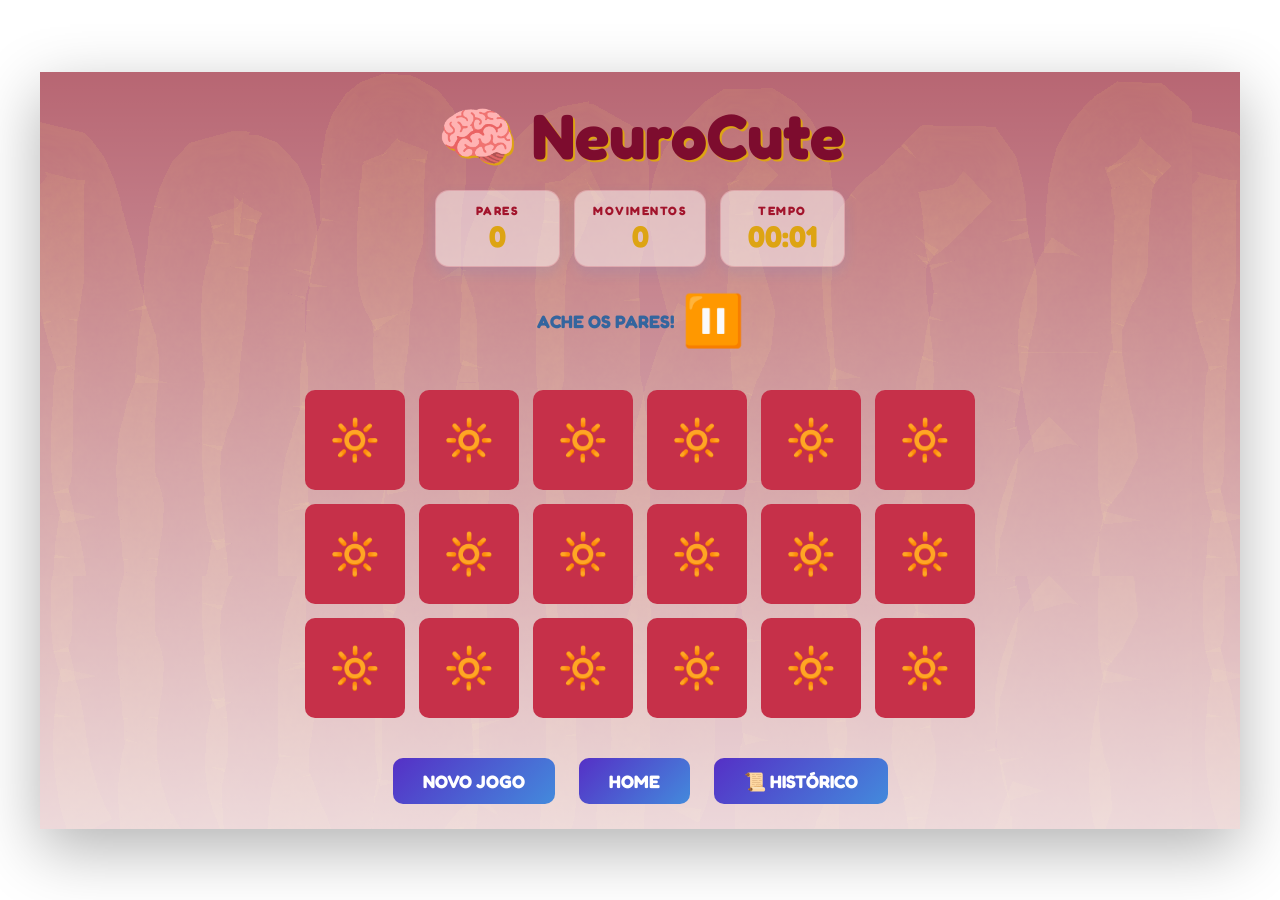
==== game.html @ 0287e16a "2° Atualização 19.09.2026 Adicionado 'footer' e referência, corrigido o index como a página inicial." ====
<!DOCTYPE html>
<html lang="pt-BR">
<head>
  <meta charset="UTF-8" />
  <meta name="viewport" content="width=device-width, initial-scale=1.0, user-scalable=no" />
  <title>Jogo da Memória | NeuroCute</title>
  <link rel="stylesheet" href="estilo.css">
  <link href="https://fonts.googleapis.com/css2?family=Fredoka:wght@500;600;700&family=Nunito:wght@400;600;700;800&display=swap" rel="stylesheet">

</head>
<body>
  <div class="game-wrapper">
    <div class="game-header">
      <h1><span>🧠</span>NeuroCute</h1>
      <div class="stats">
        <div class="stat-card"><div class="stat-label">pares</div><div class="stat-value" id="matches">0</div></div>
        <div class="stat-card"><div class="stat-label">movimentos</div><div class="stat-value" id="moves">0</div></div>
        <div class="stat-card"><div class="stat-label">tempo</div><div class="stat-value" id="time">00:00</div></div>
      </div>
    </div>

    <div class="message-area">
      <span id="message">Encontre os Pares</span>
      <button id="pause" aria-label="Pausar jogo">⏸️</button>
    </div>
    <div class="game-board" id="gameBoard"></div>
    

    <div class="controls">
      <button class="btn" id="resetBtn">NOVO JOGO</button>
      <a class="btn" id="homeBtn" href="index.html">HOME</a>
      <a href="historico.html" class="btn" id="historicoBtn">📜 HISTÓRICO</a>
    </div>
  </div>
  <script src="script.js"></script>
</body>
</html>
---- estilo.css ----
* {
  font-weight: bold;
  margin: 0;
  padding: 0;
  box-sizing: border-box;
  user-select: none;
}

/* ---- variáveis de cor ----   */
:root {
  --color-white: #ffffff;
  --color-title: #7d0c2e;
  --color-accent: #dda413;
  --color-label: #a2132b;
  --color-message: #34659e;
  --color-card-front: #c63049;
  --color-card-match: #fefdbd;
  --color-button-start: #5530c6;
  --color-button-end: #438adc;
  --color-success: #367e02;
  --color-overlay-start: rgba(255, 255, 255, 0.399);
  --color-overlay-end: rgba(255, 255, 255, 0.842);
  --color-card-border: rgba(198, 48, 73, 0.18);
  --color-card-background: rgba(255, 255, 255, 0.496);
  --color-card-shadow: rgba(55, 134, 244, 0.12);
  --color-shadow: rgba(0, 0, 0, 0.3);
  --color-button-shadow: rgba(0, 0, 0, 0.2);
}

body {
  min-height: 100vh;
  background-color: var(--color-white);
  font-family: "Fredoka", sans-serif;
  display: flex;
  flex-direction: column;
  justify-content: center;
  align-items: center;
  padding: 20px;
  position: relative;
  overflow-x: hidden;
}

/* ---- FOOTER ----*/
footer{
    color:rgb(92, 92, 92);
}

footer, .link {
  font-family: serif;
}

.game-wrapper {
  background-image: linear-gradient(var(--color-overlay-start), var(--color-overlay-end)), 
  url("FundoRed.png");

  padding: 25px;
  box-shadow: 0 20px 60px var(--color-shadow);
  max-width: 1200px;
  width: 100%;
  transition: transform 0.3s ease;
}

/* ---- HISTÓRICO, CAPA ----*/

.capa-page .game-wrapper,
.history-page .game-wrapper {
  display: flex;
  flex-direction: column;
  min-height: calc(100dvh - 40px);
}

h2 {color: var(--color-message); font-size: 2rem; margin-bottom: 20px;}
.capa-actions .btn {
  font-size: 3rem;
  padding: 20px 40px;
  border-radius: 50px;
  margin-top: 100px;
}

.capa-actions {
  display: flex;
  justify-content: center;
  margin-top: 0;
}

.capa-page .game-header {
  display: flex;
  flex: 1;
  flex-direction: column;
}

.history-page h1 {
  margin-bottom: 25px;
}

.history-page #scoreHistory {
  display: grid;
  gap: 14px;
  list-style: none;
  margin: 0 auto 25px;
  max-width: 850px;
  padding: 0;
}

.history-item {
  display: grid;
  grid-template-columns: minmax(130px, 1.3fr) repeat(3, 1fr);
  align-items: center;
  gap: 12px;
  padding: 14px 18px;
  border: 1px solid var(--color-card-border);
  border-radius: 14px;
  background: var(--color-card-background);
  box-shadow: 0 6px 14px var(--color-card-shadow);
}

.history-item h2 {
  color: var(--color-title);
  font-size: 18px;
}

.history-stat {
  display: grid;
  gap: 3px;
  text-align: center;
}

.history-stat span {
  color: var(--color-label);
  font-size: 11px;
  letter-spacing: 1px;
  text-transform: uppercase;
}

.history-stat strong {
  color: var(--color-accent);
  font-size: 22px;
}

.history-empty {
  padding: 30px;
  color: var(--color-message);
  text-align: center;
}

.history-actions {
  margin-top: auto;
  text-align: center;
}

/* ---- @MEDIA HISTÓRICO ----*/
@media (max-width: 720px) {
  .history-page .game-wrapper {
    padding: 15px 10px;
  }

  .history-item {
    grid-template-columns: repeat(3, 1fr);
    gap: 8px;
    padding: 12px 8px;
  }

  .history-item h2 {
    grid-column: 1 / -1;
    text-align: center;
  }

  .history-stat span {
    font-size: 9px;
    letter-spacing: 0.5px;
  }

  .history-stat strong {
    font-size: 18px;
  }
}

/* ---- CABECALHO E ESTATISTICAS ---- */
.game-header {
  text-align: center;
  margin-bottom: 25px;
}

#message {
  display: inline-block;
}

h1 {
  font-family: "Fredoka", sans-serif;
  font-weight: bold;

  font-size: 4em;
  color: var(--color-title);
  text-shadow: 2px 2px 0 var(--color-accent);
  margin-bottom: 10px;
  display: flex;
  align-items: center;
  justify-content: center;
  gap: 15px;
}

.stats {
  position: relative;
  display: flex;
  justify-content: center;
  gap: 14px;
  width: 100%;
  margin: 15px 0;
  flex-wrap: wrap;
}

/* ---- Tempo, Movimentos, Pares ---- */
.stat-card {
  min-width: 125px;
  padding: 12px 18px;
  border: 1px solid var(--color-card-border);
  border-radius: 14px;
  background: var(--color-card-background);
  box-shadow: 0 6px 14px var(--color-card-shadow);
  text-align: center;
}
.stat-label {
  font-size: 12px;
  color: var(--color-label);
  letter-spacing: 1.5px;
  text-transform: uppercase;
}
.stat-value {
  display: block;
  width: 100%;
  margin-top: 4px;
  font-family: "Fredoka", sans-serif;
  font-size: 30px;
  font-weight: bold;
  color: var(--color-accent);
}

#moves,
#time,
#matches {
  margin-top: 0;
  padding: 0;
  border-radius: 0;
  background: transparent;
}

/* --- PAUSE --- */
#pause {
  background: transparent;
  padding: 0;
  font-size: 50px;
}

#pause:hover{
  cursor: pointer;
  transform: scale(1.1);
  transition: transform 0.3s ease;
}
.pause-card {
  position: absolute;
  top: 50%;
  right: 50px;
  transform: translateY(-50%);
  min-width: auto;
  margin-left: 0;
  padding-inline: 6px;
  border-color: transparent;
  background: transparent;
  box-shadow: none;
}

/* ---- MENSAGEM E TABULEIRO ---- */
.message-area {
  display: flex;
  align-items: center;
  justify-content: center;
  gap: 8px;
  text-align: center;
  margin: 15px 0;
  font-size: 18px;
  font-weight: bold;
  color: var(--color-message);
  min-height: 50px;
}

.game-board {
  display: grid;
  grid-template-columns: repeat(6, 1fr);
  grid-template-rows: repeat(3, auto);
  gap: 20px;
  margin: 20px 0;
  padding: 20px;
}

/* ---- CARTAS ---- */
.card {
  width: 100px;
  height: 100px;
  perspective: 1000px;
  cursor: pointer;
}
.card:hover {
  transform: scale(1.05);
  transition: transform 0.3s ease;
}

.card-inner {
  position: relative;
  width: 100%;
  height: 100%;
  transform-style: preserve-3d;
  transition: transform 0.6s;
}

.card.flipped .card-inner,
.card.matched .card-inner {
  transform: rotateY(180deg);
}

.card-front,
.card-back {
  position: absolute;
  inset: 0;
  display: flex;
  align-items: center;
  justify-content: center;
  border-radius: 10px;
  backface-visibility: hidden;
  -webkit-backface-visibility: hidden;
  font-size: 2.5rem;
}

.card-front {
  background-color: var(--color-card-front);
}

.card-back {
  background: var(--color-white);
  transform: rotateY(180deg);
}

.card.matched .card-back {
  background: var(--color-card-match);
}

/* ---- CONTROLES ---- */
.btn {
  background: linear-gradient(135deg, var(--color-button-start), var(--color-button-end));
  color: var(--color-white);
  border: none;
  padding: 12px 30px;
  font-size: 18px;
  border-radius: 10px;
  cursor: pointer;
  font-weight: bold;
  font-family: "Fredoka", sans-serif;
  transition: transform 0.2s, box-shadow 0.2s;
  margin: 0 10px;
}
.btn:hover {
  transform: scale(1.1) translateY(-2px);
  box-shadow: 0 5px 15px var(--color-button-shadow);
}

.btn:active { transform: translateY(0); }

button {
  border: none;
  border-radius: 50%;
  transition: transform 0.3s ease;
}

.controls { text-align: center; margin-top: 20px; }

a {
  text-decoration: none;
}

/* ---- RESPONSIVIDADE ---- */

@media (orientation:landscape) and (max-width: 720px) {
body {
    padding: 2px;
  }
  .game-board {
    grid-template-columns: repeat(6, 58px);
    grid-template-rows: repeat(2, 45px);
    gap: 4px;
    margin: 8px 0;
    padding: 6px;
    justify-content: center;
  }

  .card {
    width: 45px;
    height: 45px;
  }

  .card-front,
  .card-back {
    font-size: 1rem;
  }

  h1 {
    font-size: 2em;
  }

  .message-area {
    min-height: 10px;
    font-size: 15px;
  }

  #pause {
    font-size: 18px;
  }

  .stat-card {
    min-width: 5px;
    padding: 5px 7px;
    border-radius: 9px;
  }
  .stat-label {
    font-size: 10px;
    letter-spacing: 0.5px;
  }
  .stat-value {
    margin-top: 2px;
    font-size: 10px;
  }

  .controls {
    display: grid;
    grid-template-columns: repeat(3, minmax(0, 1fr));
    gap: 6px;
  }

  .btn {
    justify-self: center;
    width: 50%;
    min-width: 0;
    margin: 0;
    padding: 6px 4px;
    font-size: 8px;
    font-weight: normal;
    white-space: nowrap;
  }
}


@media (orientation:portrait) and (max-width: 720px) {
  body {
    padding: 10px;
  }
  .pause-card {
    position: static;
    transform: none;
    margin-left: 0;
  }

  .game-board {
    grid-template-columns: repeat(4, 58px);
    grid-template-rows: repeat(3, 58px);
    gap: 6px;
    row-gap: 30px;
    margin: 50px 0;
    padding: 20px;
    justify-content: center;
  }

  .card {
    width: 58px;
    height: 58px;
  }

  .card-front,
  .card-back {
    font-size: 1.5rem;
  }

  h1 {
    font-size: 2em;
  }

  .message-area {
    margin: 4px 0;
    min-height: 28px;
    font-size: 15px;
  }

  #pause {
    font-size: 22px;
  }

  .stat-card {
    min-width: 72px;
    padding: 5px 7px;
    border-radius: 9px;
  }
  .stat-label {
    font-size: 10px;
    letter-spacing: 1px;
  }
  .stat-value {
    margin-top: 4px;
    font-size: 13px;
  }

  .controls {
    display: grid;
    grid-template-columns: repeat(3, minmax(0, 1fr));
    gap: 4px;
    margin-top: 12px;
  }

  .btn {
    width: 100%;
    min-width: 0;
    margin: 0;
    padding: 6px 4px;
    font-size: 9px;
    font-weight: normal;
    white-space: nowrap;
  }

}

@media (min-width: 721px) and (max-width: 1199px) and (orientation: portrait) {
  .game-board {
    grid-template-columns: repeat(6, 70px);
    grid-template-rows: repeat(3, 70px);
    gap: 8px;
    justify-content: center;
  }

  .card {
    width: 70px;
    height: 70px;
  }

  .card-front,
  .card-back {
    font-size: 1.5rem;
  }
}

@media (min-width: 721px) and (max-width: 1199px) and (orientation: landscape) {
  .game-board {
    grid-template-columns: repeat(6, 80px);
    grid-template-rows: repeat(3, 80px);
    gap: 10px;
    justify-content: center;
  }

  .card {
    width: 80px;
    height: 80px;
  }

  .card-front,
  .card-back {
    font-size: 1.8rem;
  }
}

@media (min-width: 1200px) and (orientation: portrait) {
  .game-board {
    grid-template-columns: repeat(6, 80px);
    grid-template-rows: repeat(3, 80px);
    gap: 10px;
    justify-content: center;
  }

  .card {
    width: 80px;
    height: 80px;
  }

  .card-front,
  .card-back {
    font-size: 1.8rem;
  }
}

@media (min-width: 1200px) and (orientation: landscape) {
  .game-board {
    grid-template-columns: repeat(6, 100px);
    grid-template-rows: repeat(3, 100px);
    gap: 14px;
    justify-content: center;
  }

  .card {
    width: 100px;
    height: 100px;
  }

  .card-front,
  .card-back {
    font-size: 2.5rem;
  }
}
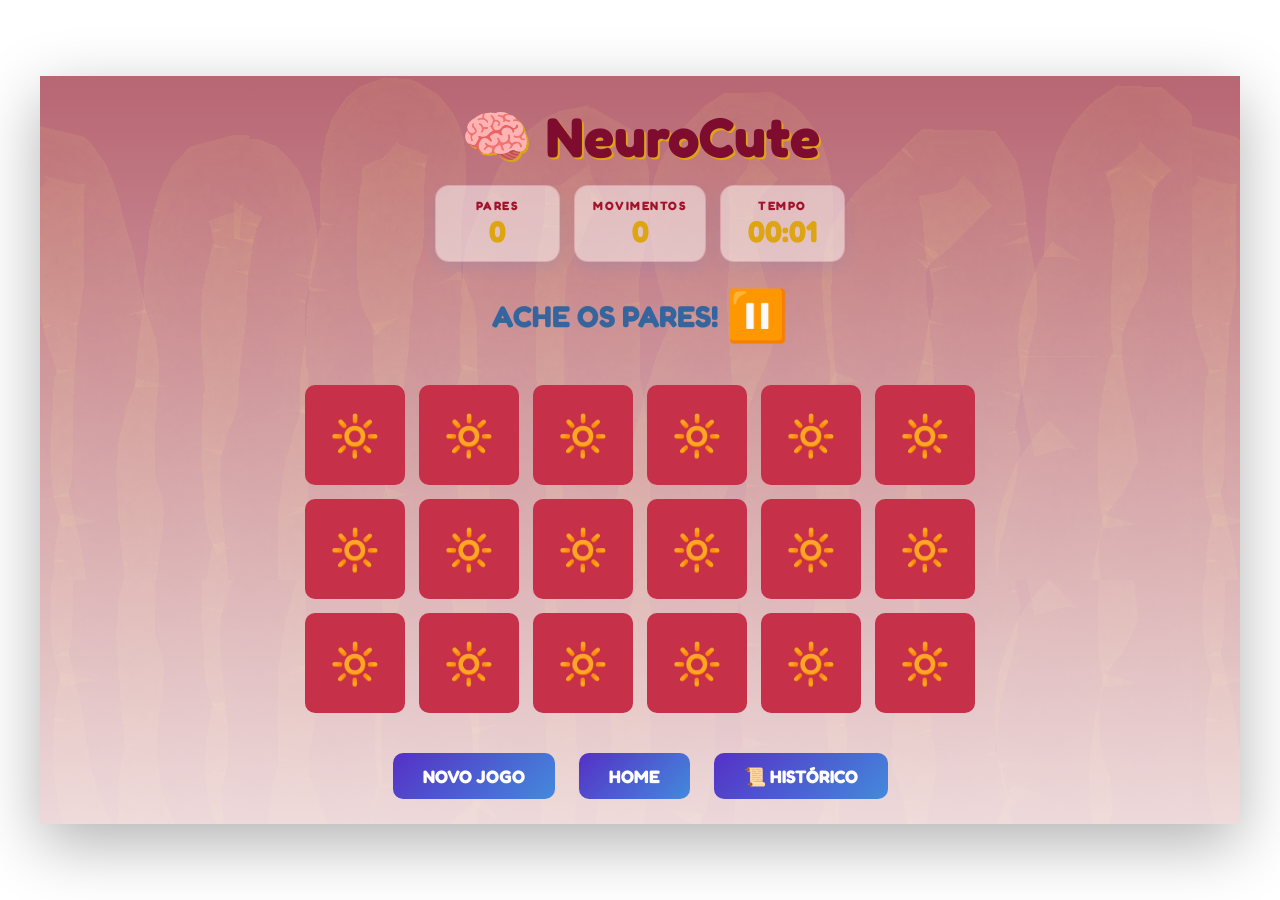
==== commit fce700bb: "15.10.2026 Adicionando som ao clicar nas cartas e no botão Play, aumento da lista de figuras, correç" ====
--- a/game.html
+++ b/game.html
@@ -28,10 +28,12 @@
 
     <div class="controls">
       <button class="btn" id="resetBtn">NOVO JOGO</button>
-      <a class="btn" id="homeBtn" href="index.html">HOME</a>
-      <a href="historico.html" class="btn" id="historicoBtn">📜 HISTÓRICO</a>
+      <a class="btn" href="index.html">HOME</a>
+      <a href="historico.html" class="btn">📜 HISTÓRICO</a>
     </div>
   </div>
+  <audio id="clickMouse" src="clickMouse.mp3" preload="auto"></audio>
+  <script src="click-sound.js"></script>
   <script src="script.js"></script>
 </body>
 </html>
--- a/estilo.css
+++ b/estilo.css
@@ -70,17 +70,22 @@
 }
 
 h2 {color: var(--color-message); font-size: 2rem; margin-bottom: 20px;}
+
 .capa-actions .btn {
-  font-size: 3rem;
-  padding: 20px 40px;
-  border-radius: 50px;
-  margin-top: 100px;
+  width: min(100%, 240px);
+  margin: 0;
+  padding: 12px 24px;
+  font-size: 1.5rem;
+  border-radius: 12px;
 }
 
 .capa-actions {
   display: flex;
+  flex-direction: column;
+  align-items: center;
   justify-content: center;
-  margin-top: 0;
+  gap: 14px;
+  margin-top: 28px;
 }
 
 .capa-page .game-header {
@@ -148,6 +153,19 @@
   text-align: center;
 }
 
+.history-chart {
+  width: min(100%, 520px);
+  margin: 0 auto 25px;
+  text-align: center;
+}
+
+.chart-container {
+  position: relative;
+  width: min(100%, 200px);
+  aspect-ratio: 1;
+  margin: 0 auto;
+}
+
 /* ---- @MEDIA HISTÓRICO ----*/
 @media (max-width: 720px) {
   .history-page .game-wrapper {
@@ -189,7 +207,7 @@
   font-family: "Fredoka", sans-serif;
   font-weight: bold;
 
-  font-size: 4em;
+  font-size: 3.5em;
   color: var(--color-title);
   text-shadow: 2px 2px 0 var(--color-accent);
   margin-bottom: 10px;
@@ -256,19 +274,6 @@
   transform: scale(1.1);
   transition: transform 0.3s ease;
 }
-.pause-card {
-  position: absolute;
-  top: 50%;
-  right: 50px;
-  transform: translateY(-50%);
-  min-width: auto;
-  margin-left: 0;
-  padding-inline: 6px;
-  border-color: transparent;
-  background: transparent;
-  box-shadow: none;
-}
-
 /* ---- MENSAGEM E TABULEIRO ---- */
 .message-area {
   display: flex;
@@ -277,7 +282,7 @@
   gap: 8px;
   text-align: center;
   margin: 15px 0;
-  font-size: 18px;
+  font-size: 30px;
   font-weight: bold;
   color: var(--color-message);
   min-height: 50px;
@@ -370,6 +375,10 @@
   transition: transform 0.3s ease;
 }
 
+#PlayBTN {
+  margin-top: 100px;
+  border-radius: 100px;
+}
 .controls { text-align: center; margin-top: 20px; }
 
 a {
@@ -451,12 +460,6 @@
   body {
     padding: 10px;
   }
-  .pause-card {
-    position: static;
-    transform: none;
-    margin-left: 0;
-  }
-
   .game-board {
     grid-template-columns: repeat(4, 58px);
     grid-template-rows: repeat(3, 58px);
